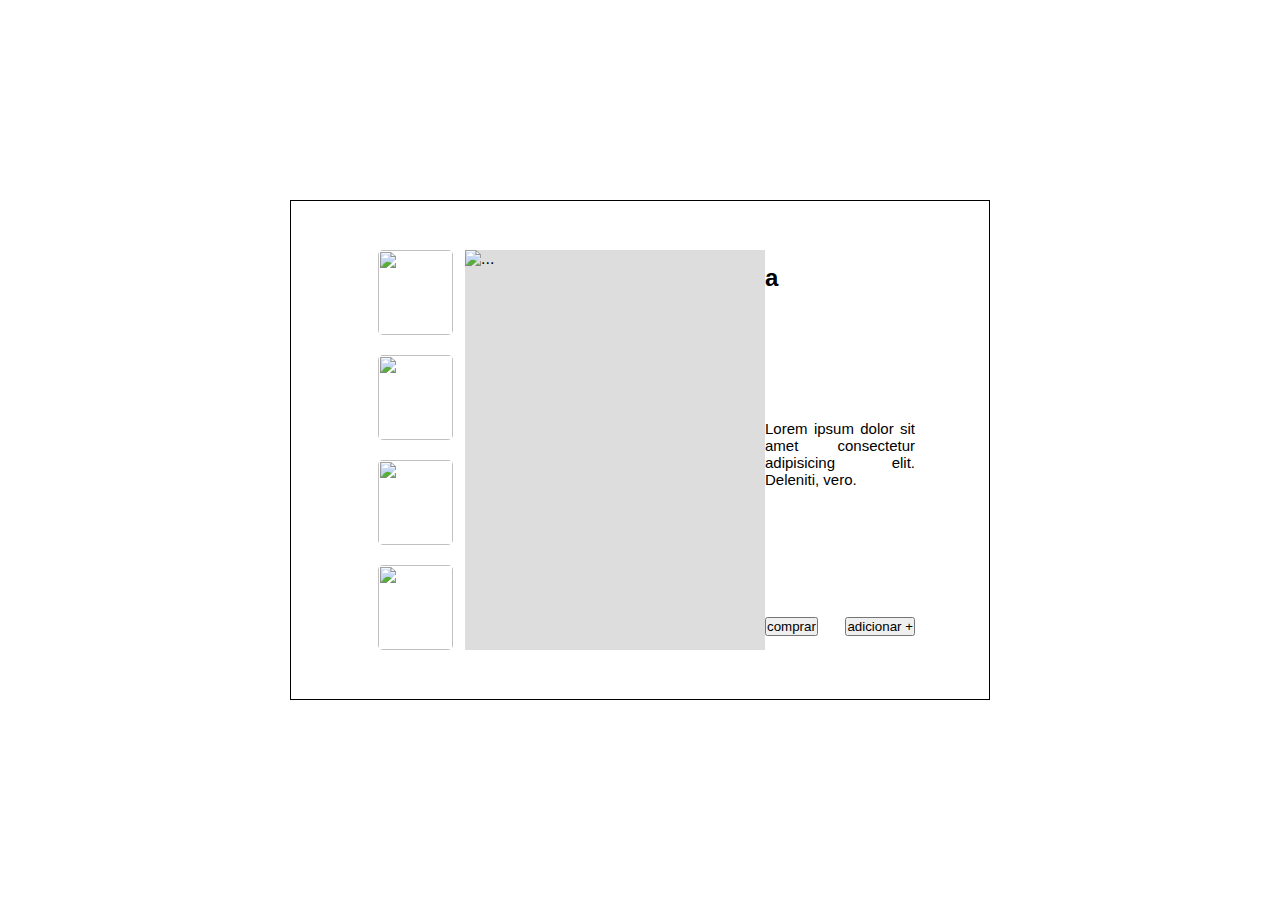
==== teste_7/produto.html @ c96b5227 "salvando" ====
<!DOCTYPE html>
<html lang="en">

<head>
    <meta charset="UTF-8">
    <meta name="viewport" content="width=device-width, initial-scale=1.0">
    <!-- ambos -->
    <link rel="stylesheet" href="ambos.css">
    <!-- para cada modelo -->
    <link rel="stylesheet" href="computador.css">
    <link rel="stylesheet" href="celular.css" media="screen and(max-width: 450px)">
    <title>Document</title>
</head>

<body>
    <div class="container">
        <div class="imagens-selecionave">

            <img src="https://images.tcdn.com.br/img/img_prod/742199/blusa_cropped_rosa_753_2_81febb40d1caf27540bb6b06d4186c69.jpg"
                alt="" class="outra-imagem">

            <img src="https://images.tcdn.com.br/img/img_prod/742199/blusa_cropped_rosa_753_3_efde9b0e90e449cc9324b064de1e9070.jpg"
                alt="" class="outra-imagem">

            <img src="https://images.tcdn.com.br/img/img_prod/742199/blusa_cropped_rosa_753_3_efde9b0e90e449cc9324b064de1e9070.jpg"
                alt="" class="outra-imagem">

            <img src="https://images.tcdn.com.br/img/img_prod/742199/blusa_cropped_rosa_753_1_ca8b22bed6c6d9f738d615a3c308d597.jpg"
                alt="" class="outra-imagem">

        </div>
        <div id="imagezoom" style="
        --url: url(https://images.tcdn.com.br/img/img_prod/742199/blusa_cropped_rosa_753_2_81febb40d1caf27540bb6b06d4186c69.jpg);
        --zoom-x: 0%;
        --zoom-y: 0%;
        --display: none">
            <img src="https://images.tcdn.com.br/img/img_prod/742199/blusa_cropped_rosa_753_2_81febb40d1caf27540bb6b06d4186c69.jpg"
                alt="...">
        </div>
        <div class="sobre-produto">
            <h2>a</h2>
            <p>Lorem ipsum dolor sit amet consectetur adipisicing elit. Deleniti, vero.</p>

            <div class="compra">
                <button>comprar</button><button>adicionar +</button>
            </div>
        </div>
    </div>
    <script src="produto.js"></script>
</body>

</html>
---- teste_7/ambos.css ----
*{
    margin: 0;
    padding: 0;
    box-sizing: border-box;
    font-family: Arial, Helvetica, sans-serif;
}

body , html{
    display: flex;
    justify-content: center;
    align-items: center;
}
---- teste_7/computador.css ----
html, body{
    max-width: 1920px;
    height: 100%;
}

.container{
    width: 700px;
    height: 500px;
    border: 1px solid black;
    display: flex;
    justify-content: center;
    align-items: center;
}

.imagens-selecionave{
    width: 100px;
    height: 400px;
    display: flex;
    flex-direction: column;
    justify-content: space-between;
    align-items: center;
}

.outra-imagem{
    width: 75px;
    height: 85px;
    border-radius: 5px;
}

/*  */

#imagezoom{
    width: 300px;
    height: 400px;
    background-color: #ddd;
    cursor: crosshair;
}
#imagezoom img{
    width: 300px;
    height: 400px;
    object-fit: cover;
    object-position: 0 0;
}
#imagezoom::after{
    display: var(--display);
    content: '';
    width: 100%;
    height: 100%;
    border-radius: 10px;
    background-color: #ddd;
    background-image: var(--url);
    background-size: 200%;
    background-position: var(--zoom-x) var(--zoom-y);
    position: absolute;
    left: 0;
    top: 0;
}

/*  */

.sobre-produto{
    width: 150px;
    height: 500px;
    display: flex;
    flex-direction: column;
    justify-content: space-around;
}

.sobre-produto p{
    font-size: 15px;
    text-align: justify;
    justify-self: baseline;
}

.compra{
    display: flex;
    justify-content: space-between;
}
---- teste_7/celular.css ----
html, body{
    width: 450px;
    height: 100%;
}

.container{
    width: 500px;
}
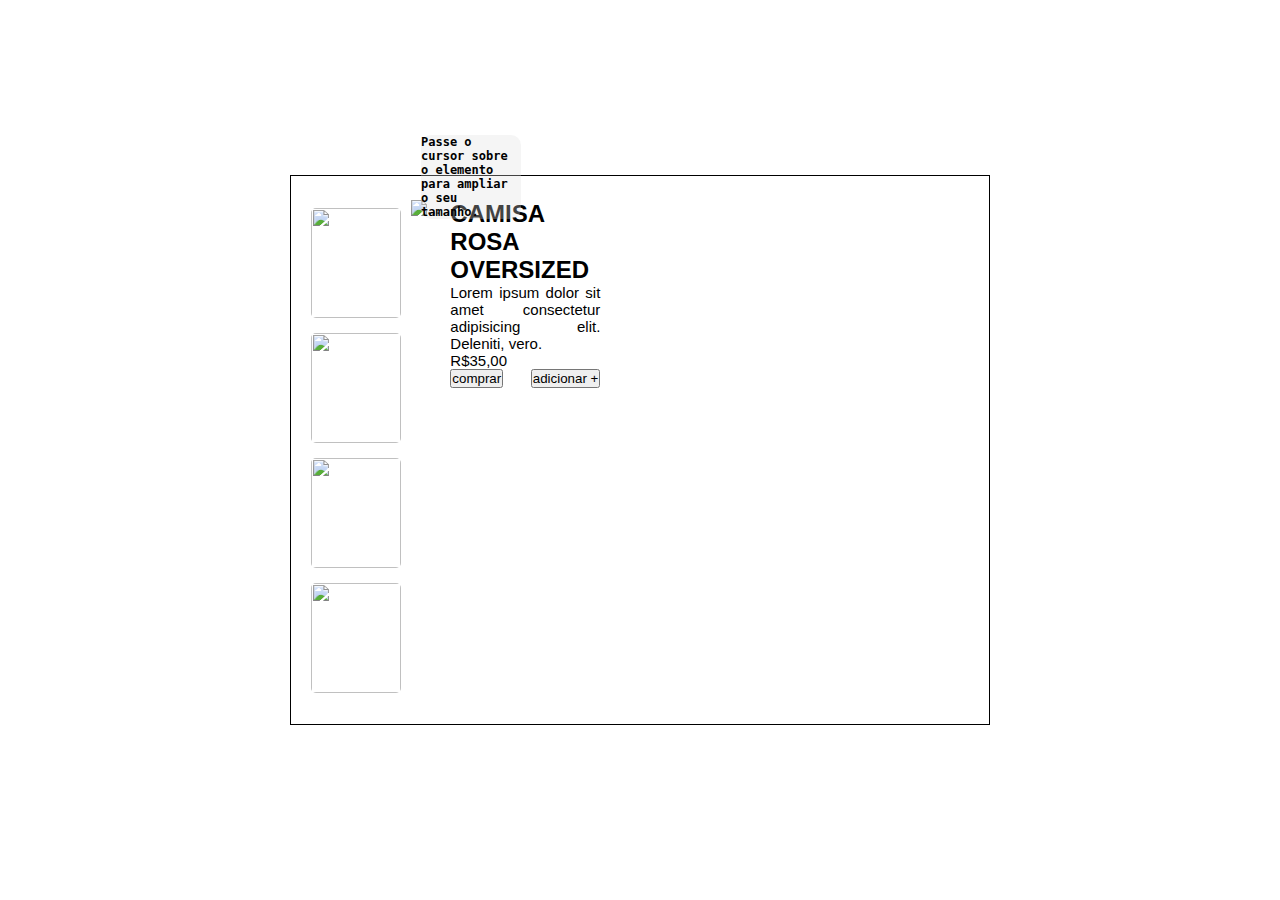
==== commit 118af196: "salvando" ====
--- a/teste_7/produto.html
+++ b/teste_7/produto.html
@@ -1,14 +1,16 @@
 <!DOCTYPE html>
-<html lang="en">
+<html lang="pt-br">
 
 <head>
     <meta charset="UTF-8">
     <meta name="viewport" content="width=device-width, initial-scale=1.0">
+    <!-- BOX ICON : para icones -->
+    <link href='https://unpkg.com/boxicons@2.1.4/css/boxicons.min.css' rel='stylesheet'>
     <!-- ambos -->
     <link rel="stylesheet" href="ambos.css">
     <!-- para cada modelo -->
     <link rel="stylesheet" href="computador.css">
-    <link rel="stylesheet" href="celular.css" media="screen and(max-width: 450px)">
+    <link rel="stylesheet" href="celular.css" media="screen and (max-width: 450px)">
     <title>Document</title>
 </head>
 
@@ -29,24 +31,24 @@
                 alt="" class="outra-imagem">
 
         </div>
-        <div id="imagezoom" style="
-        --url: url(https://images.tcdn.com.br/img/img_prod/742199/blusa_cropped_rosa_753_2_81febb40d1caf27540bb6b06d4186c69.jpg);
-        --zoom-x: 0%;
-        --zoom-y: 0%;
-        --display: none">
+        <!-- imagem pricipal do produto -->
+        <div class="zoom-imagem">
             <img src="https://images.tcdn.com.br/img/img_prod/742199/blusa_cropped_rosa_753_2_81febb40d1caf27540bb6b06d4186c69.jpg"
-                alt="...">
+                alt="..." class="imagem-principal">
+            <span>Passe o cursor sobre o elemento para ampliar o seu tamanho.</span>
         </div>
+
         <div class="sobre-produto">
-            <h2>a</h2>
-            <p>Lorem ipsum dolor sit amet consectetur adipisicing elit. Deleniti, vero.</p>
-
+            <h2>CAMISA ROSA OVERSIZED</h2>
+            <p class="sobre">Lorem ipsum dolor sit amet consectetur adipisicing elit. Deleniti, vero.</p>
+            <p class="valor">R$35,00</p>
             <div class="compra">
-                <button>comprar</button><button>adicionar +</button>
+                <button class="comprar">comprar</button> <button class="carrinho">adicionar +</button>
             </div>
         </div>
     </div>
     <script src="produto.js"></script>
+    <script src="produto-celular.js"></script>
 </body>
 
 </html>--- a/teste_7/computador.css
+++ b/teste_7/computador.css
@@ -1,78 +1,86 @@
-html, body{
+html,
+body {
     max-width: 1920px;
     height: 100%;
 }
 
-.container{
+.container {
     width: 700px;
-    height: 500px;
+    height: 550px;
     border: 1px solid black;
     display: flex;
-    justify-content: center;
     align-items: center;
+    padding: 10px;
 }
 
-.imagens-selecionave{
-    width: 100px;
-    height: 400px;
-    display: flex;
-    flex-direction: column;
-    justify-content: space-between;
-    align-items: center;
-}
-
-.outra-imagem{
-    width: 75px;
-    height: 85px;
+.outra-imagem {
+    width: 90px;
+    height: 110px;
+    justify-content: space-around;
     border-radius: 5px;
 }
 
-/*  */
+.imagens-selecionave {
+    display: flex;
+    flex-direction: column;
+    justify-content: space-around;
+    margin-right: 10px;
+    margin-left: 10px;
+    height: 500px;
+}
 
-#imagezoom{
-    width: 300px;
-    height: 400px;
-    background-color: #ddd;
-    cursor: crosshair;
+
+
+/* ZOOM da imagem */
+
+.zoom-imagem {
+    max-width: 300px;
+    height: 500px;
 }
-#imagezoom img{
-    width: 300px;
-    height: 400px;
-    object-fit: cover;
-    object-position: 0 0;
+
+.zoom-imagem:hover {
+    cursor: zoom-in;
 }
-#imagezoom::after{
-    display: var(--display);
-    content: '';
+
+.zoom-imagem span {
+    z-index: 5;
+    position: absolute;
+    width: 100px;
+    font-size: 12px;
+    font-weight: bold;
+    font-family: monospace;
+    top: 15%;
+    margin-left: 10px;
+    background-color: rgba(221, 221, 221, 0.3);
+    border-radius: 10px;
+}
+
+.imagem-principal {
     width: 100%;
     height: 100%;
-    border-radius: 10px;
-    background-color: #ddd;
-    background-image: var(--url);
-    background-size: 200%;
-    background-position: var(--zoom-x) var(--zoom-y);
-    position: absolute;
-    left: 0;
-    top: 0;
+    display: block;
 }
+
+
+
 
 /*  */
 
-.sobre-produto{
+.sobre-produto {
     width: 150px;
     height: 500px;
+    margin-left: 10px;
     display: flex;
     flex-direction: column;
-    justify-content: space-around;
 }
 
-.sobre-produto p{
+.sobre-produto p {
     font-size: 15px;
     text-align: justify;
     justify-self: baseline;
 }
 
-.compra{
+.compra {
     display: flex;
     justify-content: space-between;
 }--- a/teste_7/celular.css
+++ b/teste_7/celular.css
@@ -1,8 +1,77 @@
-html, body{
-    width: 450px;
+html,
+body {
+    max-width: 450px;
     height: 100%;
 }
 
-.container{
-    width: 500px;
+.container {
+    max-width: 400px;
+    height: 800px;
+    flex-wrap: wrap;
+    padding: 0;
+}
+
+.imagem-principal {
+    order: -4;
+    justify-self: baseline;
+    justify-self: center;
+}
+
+.imagens-selecionave {
+    display: flex;
+    flex-direction: row;
+    height: 150px;
+    margin: 0;
+    margin-left: 10px;
+}
+
+.outra-imagem {
+    width: 95px;
+    height: 120px;
+}
+
+.zoom-imagem {
+    width: 400px;
+    height: 400px;
+    order: -1;
+    margin-left: 50px;
+}
+
+.zoom-imagem span {
+    margin-left: 0px;
+    top: 10%;
+}
+
+h2 {
+    margin-bottom: 10px;
+}
+
+.sobre {
+    margin-bottom: 20px;
+}
+
+.valor {
+    margin-bottom: 20px;
+}
+
+.compra {
+    justify-self: end;
+}
+
+.sobre-produto {
+    width: 300px;
+    height: 200px;
+    display: flex;
+    flex-direction: column;
+}
+
+.sobre-produto p {
+    font-size: 15px;
+    text-align: justify;
+    justify-self: baseline;
+}
+
+.compra {
+    display: flex;
+    justify-content: space-between;
 }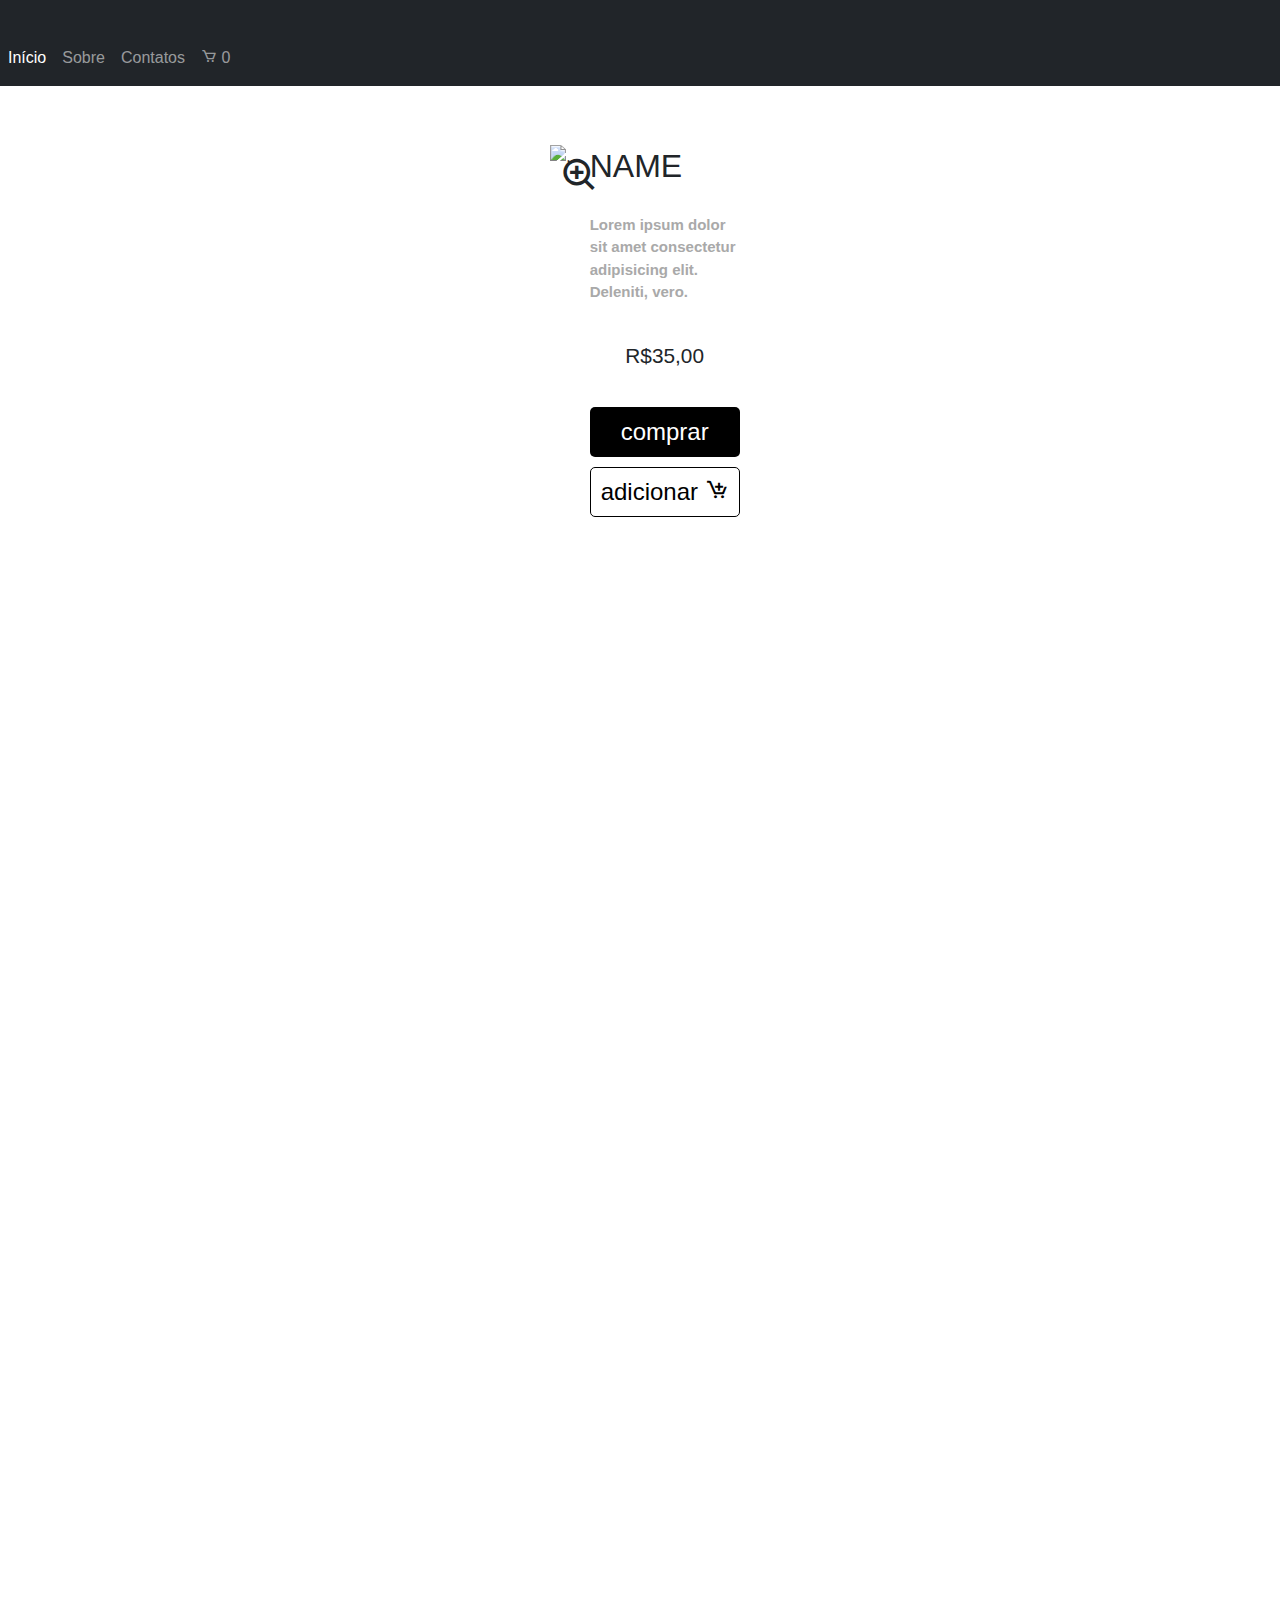
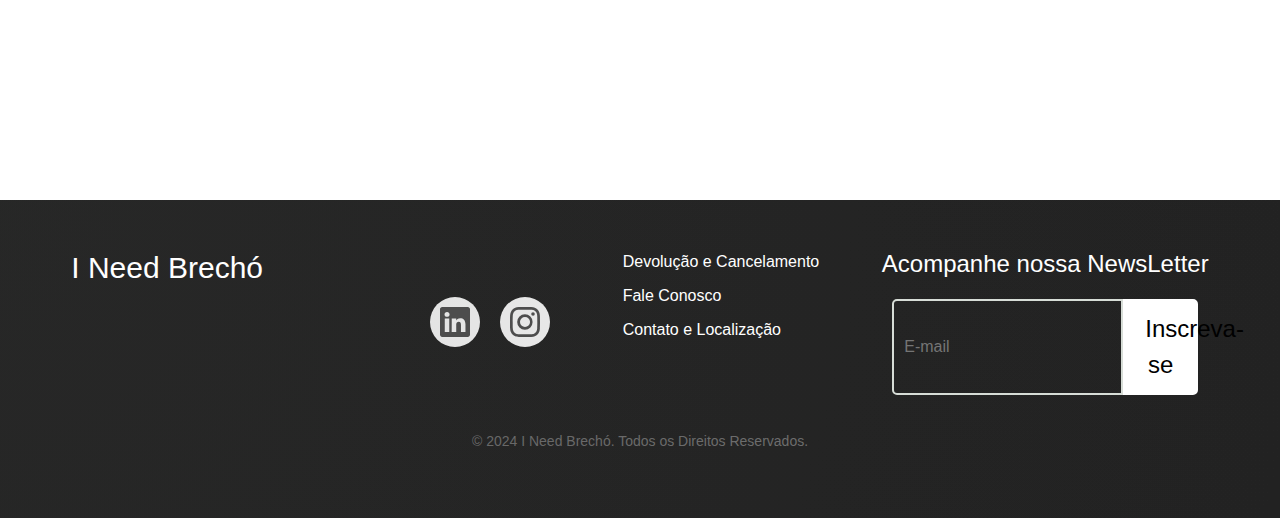
==== commit c7ba0819: "adicionando coisas da Alice" ====
--- a/teste_7/produto.html
+++ b/teste_7/produto.html
@@ -4,18 +4,65 @@
 <head>
     <meta charset="UTF-8">
     <meta name="viewport" content="width=device-width, initial-scale=1.0">
+
+    <!-- Parte da alice -->
+    <link href="https://cdn.jsdelivr.net/npm/bootstrap@5.3.3/dist/css/bootstrap.min.css" rel="stylesheet"
+        integrity="sha384-QWTKZyjpPEjISv5WaRU9OFeRpok6YctnYmDr5pNlyT2bRjXh0JMhjY6hW+ALEwIH" crossorigin="anonymous">
+    <link href="https://stackpath.bootstrapcdn.com/bootstrap/5.3.0/css/bootstrap.min.css" rel="stylesheet">
+    <link rel="stylesheet" href="https://cdnjs.cloudflare.com/ajax/libs/OwlCarousel2/2.3.4/assets/owl.carousel.min.css">
+
+    <link rel="stylesheet" href="style.css">
+
+
+
     <!-- BOX ICON : para icones -->
     <link href='https://unpkg.com/boxicons@2.1.4/css/boxicons.min.css' rel='stylesheet'>
+
     <!-- ambos -->
     <link rel="stylesheet" href="ambos.css">
+
     <!-- para cada modelo -->
     <link rel="stylesheet" href="computador.css">
     <link rel="stylesheet" href="celular.css" media="screen and (max-width: 450px)">
+
     <title>Document</title>
 </head>
 
 <body>
+
+    <header class="d-flex justify-content-center">
+        <nav class="navbar navbar-expand-lg navbar-dark bg-dark fixed-top">
+            <div class="container1 justify-content-center">
+                <a class="navbar-brand" href="#"><img src="./IMG/logo.png" alt=""></a>
+                <button class="navbar-toggler" type="button" data-bs-toggle="collapse" data-bs-target=".navbar-collapse"
+                    aria-controls="navbarNav" aria-expanded="false" aria-label="Toggle navigation">
+                    <span class="navbar-toggler-icon"></span>
+                </button>
+                <div class="collapse navbar-collapse justify-content-end" id="navbarNav">
+                    <ul class="navbar-nav">
+                        <li class="nav-item">
+                            <a class="nav-link active" aria-current="page" href="#">Início</a>
+                        </li>
+                        <li class="nav-item">
+                            <a class="nav-link" href="#">Sobre</a>
+                        </li>
+                        <li class="nav-item">
+                            <a class="nav-link" href="#">Contatos</a>
+                        </li>
+                        <li class="nav-item">
+                            <a class="nav-link" href="#" onclick="openCart()"><i class='bx bx-cart'></i>
+                                <span id="cart-item-count">0</span>
+                            </a>
+                        </li>
+                    </ul>
+                </div>
+            </div>
+        </nav>
+    </header>
     <div class="container">
+
+
+<!-- PRODUTO -->
         <div class="imagens-selecionave">
 
             <img src="https://images.tcdn.com.br/img/img_prod/742199/blusa_cropped_rosa_753_2_81febb40d1caf27540bb6b06d4186c69.jpg"
@@ -31,24 +78,102 @@
                 alt="" class="outra-imagem">
 
         </div>
-        <!-- imagem pricipal do produto -->
+<!-- imagem pricipal do produto -->
         <div class="zoom-imagem">
             <img src="https://images.tcdn.com.br/img/img_prod/742199/blusa_cropped_rosa_753_2_81febb40d1caf27540bb6b06d4186c69.jpg"
                 alt="..." class="imagem-principal">
-            <span>Passe o cursor sobre o elemento para ampliar o seu tamanho.</span>
+            <span><i class='bx bx-zoom-in'></i></span>
         </div>
+<!-- descrição -->
+        <div class="sobre-produto">
+            <h2>NAME</h2>
 
-        <div class="sobre-produto">
-            <h2>CAMISA ROSA OVERSIZED</h2>
             <p class="sobre">Lorem ipsum dolor sit amet consectetur adipisicing elit. Deleniti, vero.</p>
+
+<!-- a compra -->
             <p class="valor">R$35,00</p>
+
             <div class="compra">
-                <button class="comprar">comprar</button> <button class="carrinho">adicionar +</button>
+                <a href="#">
+                    <button class="comprar">comprar</button>
+                </a>
+                <button class="carrinho">adicionar <i class='bx bx-cart-add'></i></button>
             </div>
         </div>
     </div>
+
+
+
+<!-- footer Alice -->
+    <footer>
+        <div class="footer-container">
+            <div class="footer-logo">
+                <h4>I Need Brechó</h4>
+            </div>
+
+            <br>
+
+            <ul class="example-2">
+                <li class="icon-content">
+                    <a href="https://linkedin.com/" aria-label="LinkedIn" data-social="linkedin">
+                        <div class="filled"></div>
+                        <svg xmlns="http://www.w3.org/2000/svg" width="16" height="16" fill="currentColor"
+                            class="bi bi-linkedin" viewBox="0 0 16 16" xml:space="preserve">
+                            <path
+                                d="M0 1.146C0 .513.526 0 1.175 0h13.65C15.474 0 16 .513 16 1.146v13.708c0 .633-.526 1.146-1.175 1.146H1.175C.526 16 0 15.487 0 14.854zm4.943 12.248V6.169H2.542v7.225zm-1.2-8.212c.837 0 1.358-.554 1.358-1.248-.015-.709-.52-1.248-1.342-1.248S2.4 3.226 2.4 3.934c0 .694.521 1.248 1.327 1.248zm4.908 8.212V9.359c0-.216.016-.432.08-.586.173-.431.568-.878 1.232-.878.869 0 1.216.662 1.216 1.634v3.865h2.401V9.25c0-2.22-1.184-3.252-2.764-3.252-1.274 0-1.845.7-2.165 1.193v.025h-.016l.016-.025V6.169h-2.4c.03.678 0 7.225 0 7.225z"
+                                fill="currentColor"></path>
+                        </svg>
+                    </a>
+                    <div class="tooltip">LinkedIn</div>
+                </li>
+                <li class="icon-content">
+                    <a href="https://www.instagram.com/" aria-label="Instagram" data-social="instagram">
+                        <div class="filled"></div>
+                        <svg xmlns="http://www.w3.org/2000/svg" width="16" height="16" fill="currentColor"
+                            class="bi bi-instagram" viewBox="0 0 16 16" xml:space="preserve">
+                            <path
+                                d="M8 0C5.829 0 5.556.01 4.703.048 3.85.088 3.269.222 2.76.42a3.9 3.9 0 0 0-1.417.923A3.9 3.9 0 0 0 .42 2.76C.222 3.268.087 3.85.048 4.7.01 5.555 0 5.827 0 8.001c0 2.172.01 2.444.048 3.297.04.852.174 1.433.372 1.942.205.526.478.972.923 1.417.444.445.89.719 1.416.923.51.198 1.09.333 1.942.372C5.555 15.99 5.827 16 8 16s2.444-.01 3.298-.048c.851-.04 1.434-.174 1.943-.372a3.9 3.9 0 0 0 1.416-.923c.445-.445.718-.891.923-1.417.197-.509.332-1.09.372-1.942C15.99 10.445 16 10.173 16 8s-.01-2.445-.048-3.299c-.04-.851-.175-1.433-.372-1.941a3.9 3.9 0 0 0-.923-1.417A3.9 3.9 0 0 0 13.24.42c-.51-.198-1.092-.333-1.943-.372C10.443.01 10.172 0 7.998 0zm-.717 1.442h.718c2.136 0 2.389.007 3.232.046.78.035 1.204.166 1.486.275.373.145.64.319.92.599s.453.546.598.92c.11.281.24.705.275 1.485.039.843.047 1.096.047 3.231s-.008 2.389-.047 3.232c-.035.78-.166 1.203-.275 1.485a2.5 2.5 0 0 1-.599.919c-.28.28-.546.453-.92.598-.28.11-.704.24-1.485.276-.843.038-1.096.047-3.232.047s-2.39-.009-3.233-.047c-.78-.036-1.203-.166-1.485-.276a2.5 2.5 0 0 1-.92-.598 2.5 2.5 0 0 1-.6-.92c-.109-.281-.24-.705-.275-1.485-.038-.843-.046-1.096-.046-3.233s.008-2.388.046-3.231c.036-.78.166-1.204.276-1.486.145-.373.319-.64.599-.92s.546-.453.92-.598c.282-.11.705-.24 1.485-.276.738-.034 1.024-.044 2.515-.045zm4.988 1.328a.96.96 0 1 0 0 1.92.96.96 0 0 0 0-1.92m-4.27 1.122a4.109 4.109 0 1 0 0 8.217 4.109 4.109 0 0 0 0-8.217m0 1.441a2.667 2.667 0 1 1 0 5.334 2.667 2.667 0 0 1 0-5.334"
+                                fill="currentColor"></path>
+                        </svg>
+                    </a>
+                    <div class="tooltip">Instagram</div>
+                </li>
+            </ul>
+
+
+            <div class="footer-nav">
+                <ul>
+
+                    <li><a href="#">Devolução e Cancelamento</a></li>
+                    <li><a href="#">Fale Conosco</a></li>
+                    <li><a href="#">Contato e Localização</a></li>
+                </ul>
+
+            </div>
+
+
+            <div class="footer-newsletter">
+                <h3>Acompanhe nossa NewsLetter</h3>
+                <form id="newsletter-form">
+                    <input type="email" id="email" placeholder="E-mail" required>
+                    <button type="submit">Inscreva-se</button>
+                </form>
+                <p id="message"></p>
+            </div>
+        </div>
+        <div class="footer-bottom">
+            <p>&copy; 2024 I Need Brechó. Todos os Direitos Reservados.</p>
+        </div>
+    </footer>
+
     <script src="produto.js"></script>
     <script src="produto-celular.js"></script>
+
+<!-- JS da Alice -->
+    <script src="carrinho.js"></script>
+    <script src="main.js"></script>
+    <script
+        src="https://cdn.jsdelivr.net/gh/PrabothCharith/accessibility-plugin@main/accessibility-menu.min.js"></script>
 </body>
 
 </html>--- a/teste_7/style.css
+++ b/teste_7/style.css
@@ -0,0 +1,764 @@
+.card {
+    margin-top: 2rem;
+   
+
+}
+
+/* mensagem do banner */
+
+.message-banner {
+    overflow: hidden;
+    white-space: nowrap;
+    box-sizing: border-box;
+    background-color: black; /* Cor de fundo da faixa */
+    color: #ffffff; /* Cor do texto das mensagens */
+    padding: 10px;
+    border-radius: 5px;
+    position: relative;
+}
+
+.messages {
+    display: inline-block;
+    white-space: nowrap;
+    animation: slide 25s linear infinite;
+}
+
+.message {
+    display: inline-block;
+    padding: 0 2rem;
+}
+
+@keyframes slide {
+    0% {
+        transform: translateX(0);
+    }
+    100% {
+        transform: translateX(-50%);
+    }
+}
+
+/* cards de itens */
+
+.item {
+    margin: 4vw; /* Aumenta o espaçamento entre os itens */
+    padding-left: 1vw; /* Reduz o padding para um look mais minimalista */
+}
+
+.card-body .title {
+    font-size: large; /* Reduz o tamanho da fonte para um visual mais limpo */
+}
+
+button {
+    border: none;
+    border-radius: 5px;
+    background-color: #ffffff;
+}
+
+/* Estilo para centralizar o conteúdo dos cards */
+.card-body {
+    text-align: center; /* Alinha o conteúdo ao centro */
+}
+
+/* Estilo para o botão de compra */
+.btn-secondary {
+    margin-top: 1.5em; /* Aumenta o espaçamento superior para mais espaço visual */
+    padding: 0.5em 1em; /* Adiciona padding ao botão */
+    font-size: small; /* Reduz o tamanho da fonte para minimalismo */
+}
+
+
+
+/* carrinho */
+
+.cart-sidebar {
+    width: 0;
+    height: 100%;
+    position: fixed;
+    top: 0;
+    right: 0;
+    background-color: #fff;
+    overflow-x: hidden;
+    transition: 0.5s;
+    z-index: 9999;
+    box-shadow: 0px 0px 10px rgba(0, 0, 0, 0.1);
+    font-size: 14px; /* Reduzindo o tamanho da fonte */
+    display: flex;
+    flex-direction: column; /* Para garantir que o conteúdo seja empilhado verticalmente */
+}
+
+.cart-items {
+    flex: 1; /* Faz a área de itens expandir para preencher o espaço disponível */
+    max-height: calc(100% - 100px); /* Defina a altura máxima desejada, deixando espaço para o cabeçalho e os botões */
+    overflow-y: auto; /* Permite rolar verticalmente quando necessário */
+    padding: 16px; /* Adicione preenchimento para evitar que os itens fiquem muito próximos às bordas */
+}
+
+.cart-sidebar .cart-header {
+    background-color: #000000;
+    color: #fff;
+    padding: 16px;
+    display: flex;
+    justify-content: space-between;
+    align-items: center;
+}
+
+.cart-total {
+    background-color: #000000;
+    color: #ffffff;
+    padding: 16px;
+    text-align: center;
+}
+
+.cart-item {
+    display: flex;
+    align-items: center;
+    margin-bottom: 10px;
+}
+
+.cart-item .item-image {
+    width: 50px;
+    height: 50px;
+    background-color: #f2f2f2;
+    margin-right: 10px;
+}
+
+.cart-item .item-details {
+    flex-grow: 1;
+}
+
+.cart-item .item-details .item-name {
+    font-weight: bold;
+}
+
+.cart-item .delete-item-btn {
+    border: none;
+    background: none;
+    cursor: pointer;
+}
+
+.cart-buttons {
+    padding: 16px;
+    display: flex;
+    justify-content: space-between;
+    background-color: #000000;
+
+}
+
+.cart-buttons .cancel-btn {
+    padding: 8px 16px; /* Reduzindo o padding dos botões */
+    font-size: 14px; /* Reduzindo o tamanho da fonte dos botões */
+    border: none;
+    border-radius: 5px;
+    cursor: pointer;
+}
+
+.cart-buttons .continue-btn {
+    background-color: #4b7747;
+    color: #fff;
+}
+
+.cart-buttons .cancel-btn {
+    background-color: #551818;
+    color: #fff;
+}
+
+
+/* sessão de diversidade */
+
+.parallax-section {
+    height: 100vh; /* Altura total da viewport */
+    background-image: url('../IMG/bgDiversidade.png'); /* URL da imagem de fundo */
+    background-size: cover; /* Ajusta o tamanho da imagem para cobrir todo o elemento */
+    background-attachment: fixed; /* Mantém a posição da imagem de fundo fixa enquanto a página é rolada */
+    display: flex;
+    justify-content: center;
+    align-items: center;
+    margin-top: 10vh;
+    min-height: 500px;
+    background-attachment: fixed;
+    background-position: center;
+    background-repeat: no-repeat;
+    background-size: cover;
+    position: relative;
+}
+
+.containerDiversidade {
+    max-width: 800px; /* Largura máxima do conteúdo para centralizar */
+    width: 100%; /* Garante que o conteúdo se ajuste ao tamanho máximo */
+    display: flex;
+    justify-content: center;
+    align-items: center;
+    flex-direction: column; /* Coloca os elementos em coluna */
+    text-align: center; /* Centraliza o texto */
+    background-color: rgba(8, 8, 8, 0.911); /* Cor de fundo com transparência */
+    padding: 20px; /* Espaçamento interno */
+    border-radius: 10px; /* Borda arredondada */
+}
+
+.cardDiversidade {
+    width: 100%; /* Largura do card */
+    margin-bottom: 20px; /* Espaçamento inferior */
+    overflow: hidden; /* Esconde qualquer conteúdo que ultrapasse os limites do card */
+    border-radius: 8px; /* Borda arredondada */
+}
+
+.cardDiversidade img {
+    width: 100%;
+    height: auto;
+    object-fit: cover; /* Mantém a proporção da imagem e corta para caber dentro do elemento */
+    cursor: pointer; /* Adiciona um cursor pointer para indicar que é clicável */
+}
+
+.button-container {
+    display: flex;
+    flex-direction: row; /* Coloca os botões em linha */
+    justify-content: center;
+    align-items: center;
+    margin-top: 20px; /* Espaçamento superior */
+}
+
+.button-container .btn {
+    margin: 0 10px; /* Espaçamento entre os botões */
+    width: 100px; /* Largura dos botões */
+    height: 100px; /* Altura dos botões */
+    border-radius: 50%; /* Deixa os botões circulares */
+    display: flex; /* Permite centralizar conteúdo verticalmente */
+    justify-content: center; /* Centraliza horizontalmente */
+    align-items: center; /* Centraliza verticalmente */
+    background-color: rgb(255, 253, 253); /* Cor de fundo com transparência */
+    border: none; /* Remove borda */
+    cursor: pointer; /* Cursor ao passar por cima */
+    transition: all 0.3s ease; /* Transição suave */
+}
+
+.button-container .btn img {
+    width: 100%; /* Ajusta a imagem dentro do botão */
+    height: 100%;
+}
+
+.button-container .btn:hover {
+    transform: scale(1.1); /* Efeito de escala ao passar o mouse */
+}
+
+@media (max-width: 768px) {
+    .button-container {
+        flex-direction: column; /* Coloca os botões em coluna em telas menores */
+    }
+
+    .button-container .btn {
+        margin: 10px 0; /* Espaçamento entre os botões em telas menores */
+    }
+}
+
+/* login */
+
+.form-center {
+    display: flex;
+    justify-content: center;
+    align-items: center;
+    height: 100%;
+    width: 100%;
+    position: fixed;
+    top: 0;
+    left: 0;
+}
+
+.form-container {
+    width: 350px;
+    height: 550px;
+    background-color: #fff;
+    box-shadow: rgba(0, 0, 0, 0.35) 0px 5px 15px;
+    border-radius: 10px;
+    box-sizing: border-box;
+    padding: 20px 30px;
+   
+  }
+  
+  .title {
+    text-align: center;
+    font-family: "Lucida Sans", "Lucida Sans Regular", "Lucida Grande",
+          "Lucida Sans Unicode", Geneva, Verdana, sans-serif;
+    margin: 10px 0 30px 0;
+    font-size: 28px;
+    font-weight: 800;
+  }
+  
+  .sub-title {
+    margin: 0;
+    margin-bottom: 5px;
+    font-size: 9px;
+    font-family: "Lucida Sans", "Lucida Sans Regular", "Lucida Grande",
+          "Lucida Sans Unicode", Geneva, Verdana, sans-serif;
+  }
+  
+  .form {
+    width: 100%;
+    display: flex;
+    flex-direction: column;
+    gap: 18px;
+    margin-bottom: 15px;
+   
+  }
+  
+  .input {
+    border-radius: 20px;
+    border: 1px solid #c0c0c0;
+    outline: 0 !important;
+    box-sizing: border-box;
+    padding: 12px 15px;
+  }
+  
+  .form-btn {
+    padding: 10px 15px;
+    font-family: "Lucida Sans", "Lucida Sans Regular", "Lucida Grande",
+          "Lucida Sans Unicode", Geneva, Verdana, sans-serif;
+    border-radius: 20px;
+    border: 0 !important;
+    outline: 0 !important;
+    background: rgba(0, 0, 0, 0.521);
+    color: white;
+    cursor: pointer;
+    box-shadow: rgba(0, 0, 0, 0.24) 0px 3px 8px;
+  }
+  
+  .form-btn:active {
+    box-shadow: none;
+  }
+  
+  .sign-up-label {
+    margin: 0;
+    font-size: 10px;
+    color: #747474;
+    font-family: "Lucida Sans", "Lucida Sans Regular", "Lucida Grande",
+          "Lucida Sans Unicode", Geneva, Verdana, sans-serif;
+  }
+  
+  .sign-up-link {
+    margin-left: 1px;
+    font-size: 11px;
+    text-decoration: underline;
+    text-decoration-color: rgb(0, 0, 0);
+    color: rgb(0, 0, 0);
+    cursor: pointer;
+    font-weight: 800;
+  }
+  
+  .buttons-container {
+    width: 100%;
+    display: flex;
+    flex-direction: column;
+    justify-content: flex-start;
+    margin-top: 20px;
+    gap: 15px;
+  }
+  
+  .apple-login-button,
+      .google-login-button {
+    border-radius: 20px;
+    box-sizing: border-box;
+    padding: 10px 15px;
+    box-shadow: rgba(0, 0, 0, 0.16) 0px 10px 36px 0px,
+          rgba(0, 0, 0, 0.06) 0px 0px 0px 1px;
+    cursor: pointer;
+    display: flex;
+    justify-content: center;
+    align-items: center;
+    font-family: "Lucida Sans", "Lucida Sans Regular", "Lucida Grande",
+          "Lucida Sans Unicode", Geneva, Verdana, sans-serif;
+    font-size: 11px;
+    gap: 5px;
+  }
+  
+  .apple-login-button {
+    background-color: #000;
+    color: #fff;
+    border: 2px solid #000;
+  }
+  
+  .google-login-button {
+    border: 2px solid #747474;
+  }
+  
+
+  .page-link-label {
+    cursor: pointer;
+    font-family: "Lucida Sans", "Lucida Sans Regular", "Lucida Grande",
+          "Lucida Sans Unicode", Geneva, Verdana, sans-serif;
+    font-size: 10px;
+    font-weight: 700;
+  }
+
+  .page-link-label:hover {
+    color: #000;
+  }
+
+
+  /* comentarios */
+
+  /* Efeito Parallax */
+.secao-comentarios {
+    background-image: url('../IMG/bdComentarios.png');
+    min-height: 500px;
+    background-attachment: fixed;
+    background-position: center;
+    background-repeat: no-repeat;
+    background-size: cover;
+    position: relative;
+}
+
+.secao-comentarios::before {
+    content: "";
+    position: absolute;
+    top: 0;
+    left: 0;
+    right: 0;
+    bottom: 0;
+}
+
+.container-feedback {
+    position: relative;
+    z-index: 2;
+    text-align: center;
+}
+
+.carrossel-container {
+    background: rgba(0, 0, 0, 0.815);
+    padding: 50px;
+    border-radius: 10px;
+    width: 80%;
+    max-width: 500px;
+    margin: 0 auto;
+}
+
+.carousel-item {
+    height: 400px; /* Ajuste a altura conforme necessário para garantir que o card seja mais quadrado */
+}
+
+.carousel-item img {
+    height: 100%;
+    width: 100%;
+    border-radius: 10px;
+}
+
+
+.text-white {
+    color: black;
+}
+
+/* sustentavel */
+
+.container-sustentavel {
+    max-width: 1200px;
+    margin: 0 auto;
+    padding: 20px;
+}
+
+.sustainable-fashion {
+    padding: 50px 0;
+    background-color: #fff;
+}
+
+.sustainable-fashion h2 {
+    text-align: center;
+    margin-bottom: 40px;
+    font-size: 2em;
+    color: #000000;
+}
+
+.grid {
+    display: flex;
+    flex-wrap: wrap;
+    gap: 20px;
+    justify-content: center;
+}
+
+.card-sustentavel {
+    background-color: #fff;
+    border: 2px solid #000000;
+    border-radius: 10px;
+    overflow: hidden;
+    box-shadow: 0 5px 15px rgba(0,0,0,0.1);
+    transition: transform 0.3s;
+    width: 300px;
+}
+
+.card-sustentavel:hover {
+    transform: scale(1.05);
+}
+
+.card-sustentavel img {
+    width: 100%;
+    height: auto;
+}
+
+.card-content {
+    padding: 20px;
+    text-align: center;
+}
+
+.card-content h3 {
+    margin-bottom: 15px;
+    color: #000000;
+}
+
+.photo-ticker {
+    overflow: hidden;
+    background-color: #ffffff;
+    padding: 20px 0;
+}
+
+.ticker-wrapper {
+    display: flex;
+    animation: ticker 30s linear infinite;
+}
+
+.ticker-content {
+    display: flex;
+}
+
+.ticker-content img {
+    width: 200px;
+    height: auto;
+    margin: 0 10px;
+    border-radius: 10px;
+    transition: transform 0.3s;
+}
+
+.ticker-content img:hover {
+    transform: scale(1.1);
+}
+
+@keyframes ticker {
+    0% { transform: translateX(0); }
+    100% { transform: translateX(-50%); }
+}
+
+/* footer */
+
+footer {
+    position: relative;
+    top: 100%;
+    background-color: #222;
+    padding: 50px 20px;
+    position: relative;
+    overflow: hidden;
+}
+
+.footer-container {
+    display: flex;
+    justify-content: space-around;
+    flex-wrap: wrap;
+    max-width: 1200px;
+    margin: 0 auto;
+}
+
+.footer-logo h4 {
+    font-family: 'Orbitron', sans-serif;
+    font-size: 30px;
+    color: rgb(255, 255, 255);
+}
+
+.footer-nav ul {
+    list-style: none;
+    padding: 0;
+}
+
+.footer-nav ul li {
+    margin-bottom: 10px;
+}
+
+.footer-nav ul li a {
+    color: rgb(255, 255, 255);
+    text-decoration: none;
+    transition: color 0.3s;
+}
+
+.footer-nav ul li a:hover {
+    color: rgb(255, 0, 0);
+}
+
+.footer-newsletter {
+    text-align: center;
+}
+
+.footer-newsletter h3 {
+    font-size: 24px;
+    margin-bottom: 20px;
+    color: rgb(255, 255, 255);
+}
+
+#newsletter-form {
+    display: flex;
+    justify-content: center;
+    margin-bottom: 10px;
+}
+
+#newsletter-form input[type="email"] {
+    padding: 10px;
+    border: 2px solid rgb(215, 221, 215);
+    background: none;
+    color: #fff;
+    border-radius: 5px 0 0 5px;
+    outline: none;
+}
+
+#newsletter-form button {
+    padding: 10px 20px;
+    border: 2px solid rgb(255, 255, 255);
+    background-color: rgb(255, 255, 255);
+    color: #000;
+    cursor: pointer;
+    border-radius: 0 5px 5px 0;
+    transition: background-color 0.3s, color 0.3s;
+}
+
+#newsletter-form button:hover {
+    background-color: rgb(255, 255, 255);
+    color: #000;
+}
+
+#message {
+    margin-top: 10px;
+    font-size: 14px;
+}
+
+.footer-bottom {
+    text-align: center;
+    margin-top: 20px;
+    font-size: 14px;
+    color: #777;
+}
+
+footer::before,
+footer::after {
+    content: '';
+    position: absolute;
+    width: 200%;
+    height: 200%;
+    top: -100%;
+    left: -100%;
+    background: radial-gradient(circle, rgba(48, 49, 48, 0.2), transparent);
+    animation: rotate 10s linear infinite;
+    z-index: 0;
+}
+
+footer::after {
+    animation-direction: reverse;
+}
+
+@keyframes rotate {
+    0% {
+        transform: rotate(0deg);
+    }
+    100% {
+        transform: rotate(360deg);
+    }
+}
+
+.footer-container > div {
+    position: relative;
+    z-index: 1;
+}
+
+ul {
+    list-style: none;
+  }
+  
+  .example-2 {
+    display: flex;
+    justify-content: center;
+    align-items: center;
+  }
+  .example-2 .icon-content {
+    margin: 0 10px;
+    position: relative;
+  }
+  .example-2 .icon-content .tooltip {
+    position: absolute;
+    top: -30px;
+    left: 50%;
+    transform: translateX(-50%);
+    color: #fff;
+    padding: 6px 10px;
+    border-radius: 5px;
+    opacity: 0;
+    visibility: hidden;
+    font-size: 14px;
+    transition: all 0.3s ease;
+  }
+  .example-2 .icon-content:hover .tooltip {
+    opacity: 1;
+    visibility: visible;
+    top: -50px;
+  }
+  .example-2 .icon-content a {
+    position: relative;
+    overflow: hidden;
+    display: flex;
+    justify-content: center;
+    align-items: center;
+    width: 50px;
+    height: 50px;
+    border-radius: 50%;
+    color: #4d4d4d;
+    background-color: #fff;
+    transition: all 0.3s ease-in-out;
+  }
+  .example-2 .icon-content a:hover {
+    box-shadow: 3px 2px 45px 0px rgb(0 0 0 / 12%);
+  }
+  .example-2 .icon-content a svg {
+    position: relative;
+    z-index: 1;
+    width: 30px;
+    height: 30px;
+  }
+  .example-2 .icon-content a:hover {
+    color: white;
+  }
+  .example-2 .icon-content a .filled {
+    position: absolute;
+    top: auto;
+    bottom: 0;
+    left: 0;
+    width: 100%;
+    height: 0;
+    background-color: #000;
+    transition: all 0.3s ease-in-out;
+  }
+  .example-2 .icon-content a:hover .filled {
+    height: 100%;
+  }
+  
+  .example-2 .icon-content a[data-social="linkedin"] .filled,
+  .example-2 .icon-content a[data-social="linkedin"] ~ .tooltip {
+    background-color: #0274b3;
+  }
+  
+  .example-2 .icon-content a[data-social="github"] .filled,
+  .example-2 .icon-content a[data-social="github"] ~ .tooltip {
+    background-color: #24262a;
+  }
+  .example-2 .icon-content a[data-social="instagram"] .filled,
+  .example-2 .icon-content a[data-social="instagram"] ~ .tooltip {
+    background: linear-gradient(
+      45deg,
+      #405de6,
+      #5b51db,
+      #b33ab4,
+      #c135b4,
+      #e1306c,
+      #fd1f1f
+    );
+  }
+  .example-2 .icon-content a[data-social="youtube"] .filled,
+  .example-2 .icon-content a[data-social="youtube"] ~ .tooltip {
+    background-color: #ff0000;
+  }
+  
+
+  /* chatbot */
+
+
+
+  --- a/teste_7/ambos.css
+++ b/teste_7/ambos.css
@@ -4,9 +4,3 @@
     box-sizing: border-box;
     font-family: Arial, Helvetica, sans-serif;
 }
-
-body , html{
-    display: flex;
-    justify-content: center;
-    align-items: center;
-}--- a/teste_7/computador.css
+++ b/teste_7/computador.css
@@ -5,28 +5,29 @@
 }
 
 .container {
-    width: 700px;
-    height: 550px;
-    border: 1px solid black;
+    position: relative;
+    top: 5%;
+    width: 1200px;
+    height: 900px;
     display: flex;
     align-items: center;
+    justify-content: center;
     padding: 10px;
 }
 
 .outra-imagem {
-    width: 90px;
-    height: 110px;
+    max-height: 150px;
     justify-content: space-around;
     border-radius: 5px;
+    cursor: pointer;
 }
 
 .imagens-selecionave {
     display: flex;
     flex-direction: column;
-    justify-content: space-around;
+    justify-content: space-between;
+    height: 700px;
     margin-right: 10px;
-    margin-left: 10px;
-    height: 500px;
 }
 
 
@@ -34,8 +35,11 @@
 /* ZOOM da imagem */
 
 .zoom-imagem {
-    max-width: 300px;
-    height: 500px;
+    max-width: 500px;
+    height: 700px;
+    padding: 0;
+    margin: 0;
+    display: flex;
 }
 
 .zoom-imagem:hover {
@@ -45,13 +49,12 @@
 .zoom-imagem span {
     z-index: 5;
     position: absolute;
-    width: 100px;
-    font-size: 12px;
+    width: 50px;
+    font-size: 40px;
     font-weight: bold;
     font-family: monospace;
-    top: 15%;
+    top: 12%;
     margin-left: 10px;
-    background-color: rgba(221, 221, 221, 0.3);
     border-radius: 10px;
 }
 
@@ -59,6 +62,7 @@
     width: 100%;
     height: 100%;
     display: block;
+    margin: 0;
 }
 
 
@@ -67,20 +71,67 @@
 /*  */
 
 .sobre-produto {
+    position: relative;
+    top: 10.5%;
     width: 150px;
     height: 500px;
     margin-left: 10px;
     display: flex;
     flex-direction: column;
+    align-self: start;
+
 }
 
-.sobre-produto p {
+.sobre-produto .sobre {
+    margin-top: 20px;
     font-size: 15px;
-    text-align: justify;
     justify-self: baseline;
 }
 
+.valor{
+    font-size: 1.3rem;
+    text-align: center;
+    position: relative;
+    top: 20px;
+}
 .compra {
     display: flex;
+    flex-direction: column;
+    align-items: center;
     justify-content: space-between;
+    margin-top: 40px;
+}
+
+
+button{
+    width: 75px;
+    background-color: black;
+    border: 0px solid;
+    border-radius: 5px;
+    margin: 0;
+    font-size: 1.5rem;
+    cursor: pointer;
+}
+
+.comprar{
+    width: 150px;
+    height: 50px;
+    margin-bottom: 10px;
+    color: white;
+}
+.carrinho{
+    width: 150px;
+    height: 50px;
+    background-color: transparent;
+    border: 1px solid;
+}
+
+.rosa{
+    color: pink;
+}
+
+.sobre{
+    font-weight: bold;
+    text-align: left;
+    color: darkgray;
 }--- a/teste_7/celular.css
+++ b/teste_7/celular.css
@@ -5,14 +5,21 @@
 }
 
 .container {
-    max-width: 400px;
-    height: 800px;
-    flex-wrap: wrap;
+    position: relative;
+    top: 0;
+    max-width: 375px;
+    height: 1300px;
+    flex-direction: column;
+    display: flex;
     padding: 0;
+
 }
 
+h2{
+    margin-top: 10px;
+}
 .imagem-principal {
-    order: -4;
+    order: -1;
     justify-self: baseline;
     justify-self: center;
 }
@@ -20,26 +27,33 @@
 .imagens-selecionave {
     display: flex;
     flex-direction: row;
-    height: 150px;
+    align-items: center;
+    height: 100px;
+    width: 350px;
     margin: 0;
-    margin-left: 10px;
+    margin-top: 10px;
 }
 
+
 .outra-imagem {
-    width: 95px;
-    height: 120px;
+    width: 65px;
+    height: 100px;
+    margin: 0;
 }
 
+
+
 .zoom-imagem {
-    width: 400px;
+    width: 350px;
     height: 400px;
     order: -1;
-    margin-left: 50px;
 }
 
 .zoom-imagem span {
-    margin-left: 0px;
-    top: 10%;
+    top: 15%;
+    display: flex;
+    justify-content: center;
+    align-items: center;
 }
 
 h2 {
@@ -48,10 +62,13 @@
 
 .sobre {
     margin-bottom: 20px;
+    color: darkgray;
 }
 
 .valor {
-    margin-bottom: 20px;
+    margin-bottom: 10px;
+    font-size: 1.3rem;
+    letter-spacing: 5px;
 }
 
 .compra {
@@ -59,13 +76,13 @@
 }
 
 .sobre-produto {
-    width: 300px;
+    width: 350px;
     height: 200px;
     display: flex;
     flex-direction: column;
 }
 
-.sobre-produto p {
+.sobre {
     font-size: 15px;
     text-align: justify;
     justify-self: baseline;
@@ -74,4 +91,25 @@
 .compra {
     display: flex;
     justify-content: space-between;
+}
+
+
+
+.comprar{
+    width: 350px;
+    height: 50px;
+    margin-bottom: 10px;
+    color: white;
+}
+.carrinho{
+    width: 350px;
+    height: 50px;
+    background-color: transparent;
+}
+
+
+
+footer{
+    position: relative;
+    top: 100%;
 }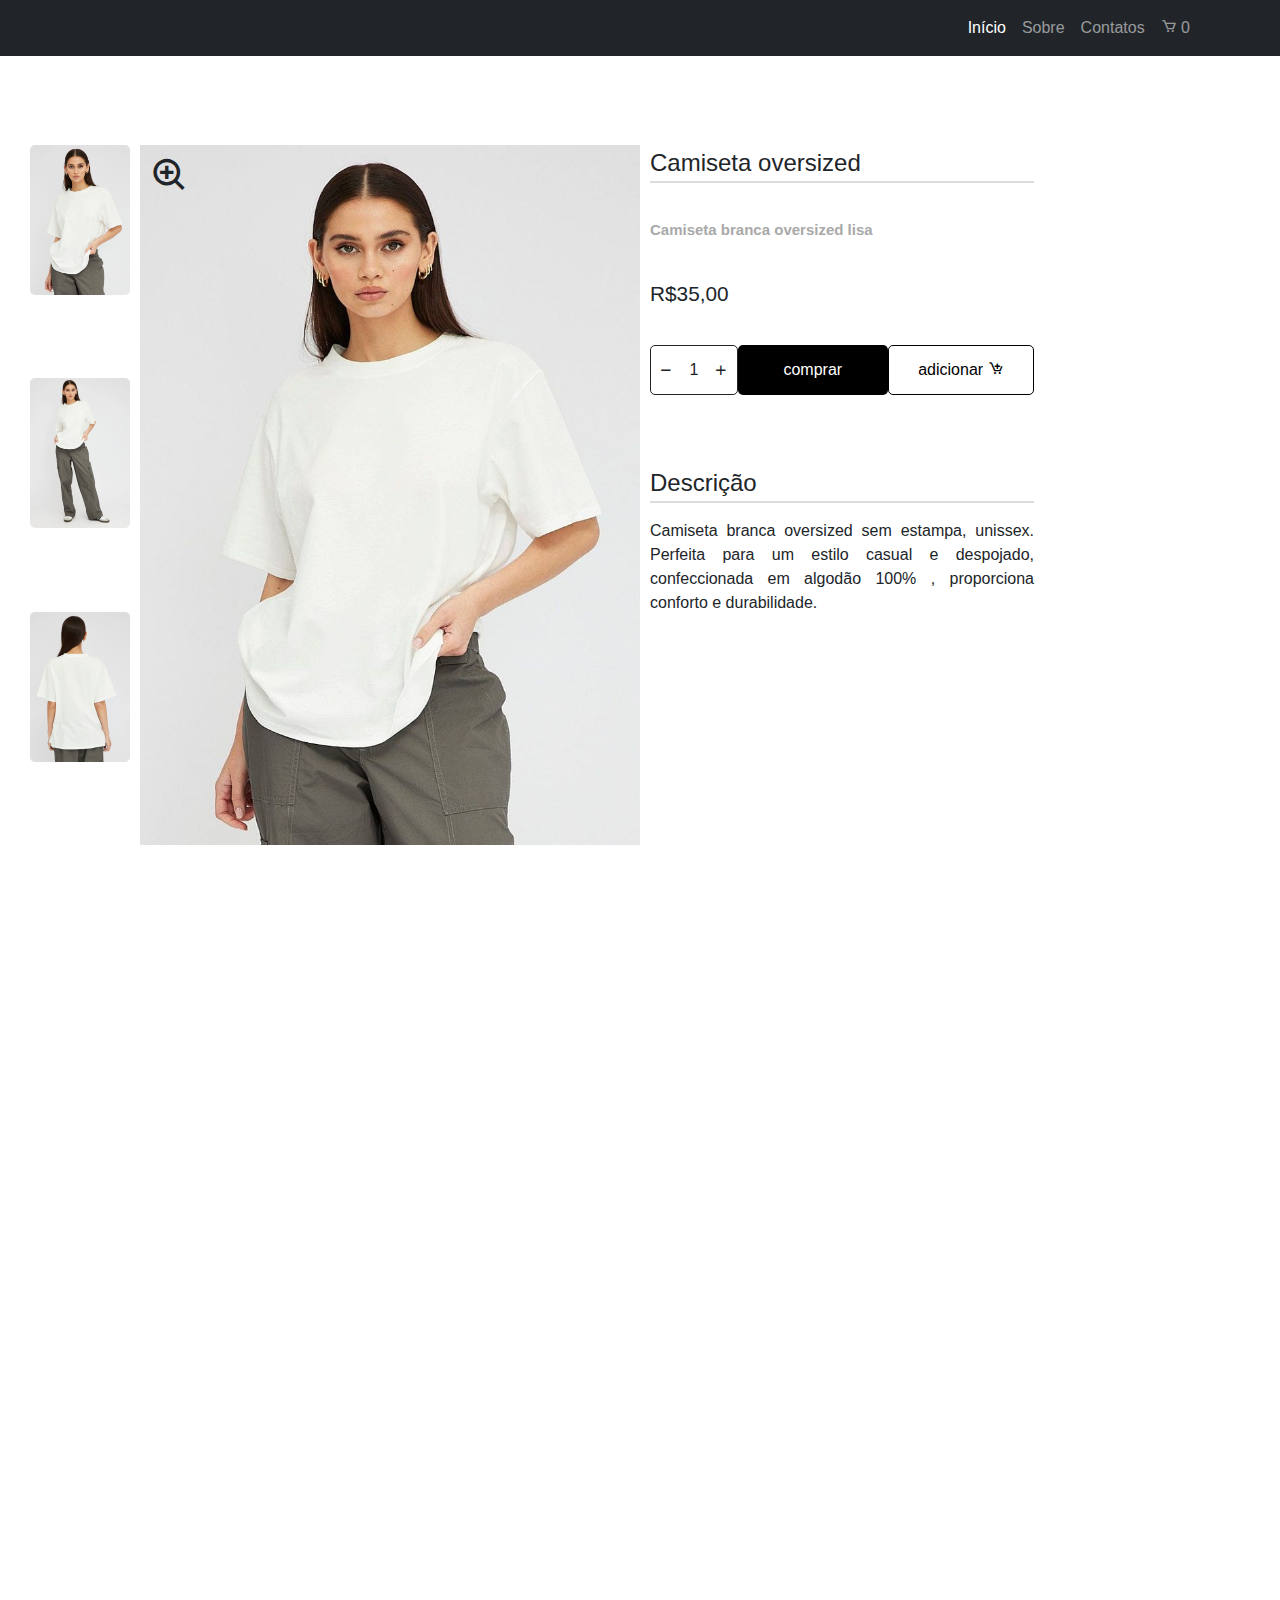
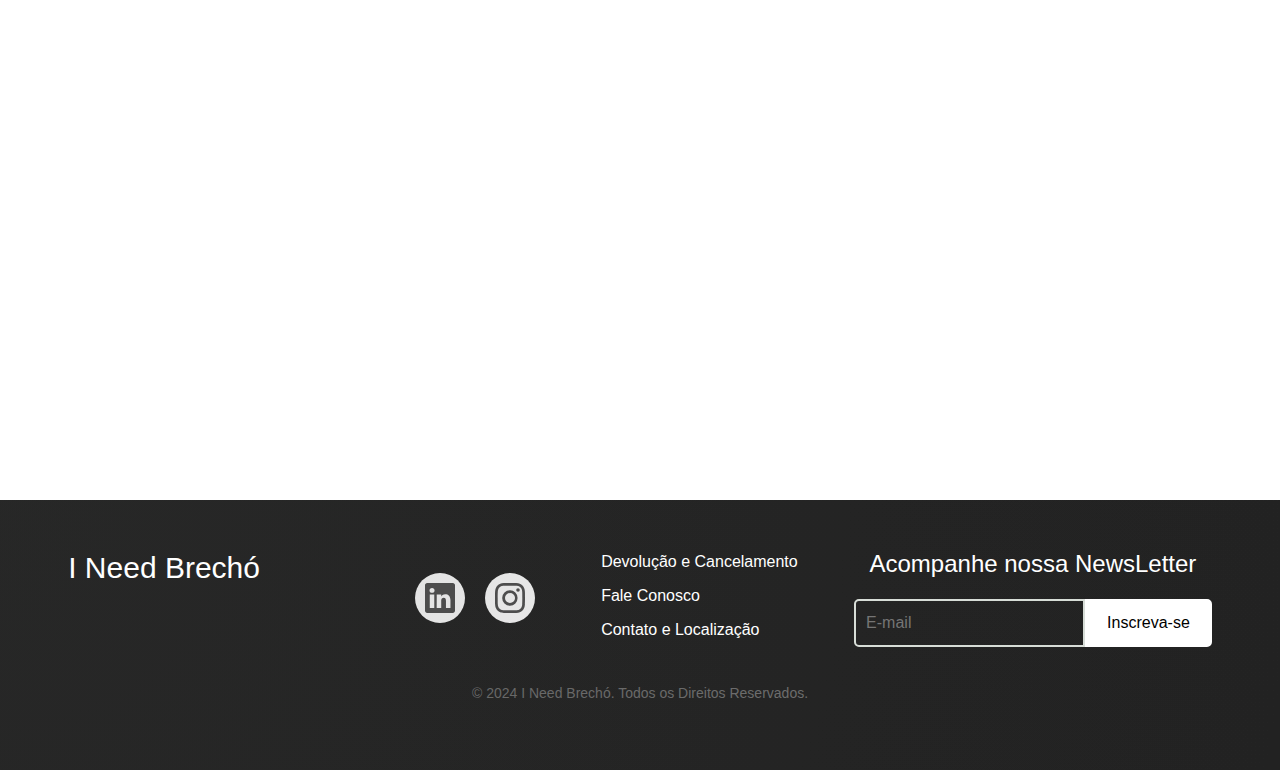
==== commit 6678cca6: "salvando" ====
--- a/teste_7/produto.html
+++ b/teste_7/produto.html
@@ -12,8 +12,6 @@
     <link rel="stylesheet" href="https://cdnjs.cloudflare.com/ajax/libs/OwlCarousel2/2.3.4/assets/owl.carousel.min.css">
 
     <link rel="stylesheet" href="style.css">
-
-
 
     <!-- BOX ICON : para icones -->
     <link href='https://unpkg.com/boxicons@2.1.4/css/boxicons.min.css' rel='stylesheet'>
@@ -32,7 +30,7 @@
 
     <header class="d-flex justify-content-center">
         <nav class="navbar navbar-expand-lg navbar-dark bg-dark fixed-top">
-            <div class="container1 justify-content-center">
+            <div class="container justify-content-center">
                 <a class="navbar-brand" href="#"><img src="./IMG/logo.png" alt=""></a>
                 <button class="navbar-toggler" type="button" data-bs-toggle="collapse" data-bs-target=".navbar-collapse"
                     aria-controls="navbarNav" aria-expanded="false" aria-label="Toggle navigation">
@@ -59,51 +57,62 @@
             </div>
         </nav>
     </header>
-    <div class="container">
+    <div class="container1">
 
 
 <!-- PRODUTO -->
-        <div class="imagens-selecionave">
+        <div id="caixa-1">
+            <div class="imagens-selecionave">
+            
+                <img src="./img/camisa-branca.jpeg"
+                    alt="" class="outra-imagem">
+            
+                <img src="./img/camisa-branca2.jpeg"
+                    alt="" class="outra-imagem">
+            
+                <img src="./img/camisa-branca3.jpeg"
+                    alt="" class="outra-imagem">
+            
+                <img src="https://images.tcdn.com.br/img/img_prod/742199/blusa_cropped_rosa_753_1_ca8b22bed6c6d9f738d615a3c308d597.jpg"
+                    alt="" class="outra-imagem">
+            
+            </div>
+            <!-- imagem pricipal do produto -->
+            <div class="zoom-imagem">
+                <img src="./img/camisa-branca.jpeg"
+                    alt="..." class="imagem-principal">
+                    <span><i class='bx bx-zoom-in'></i></span>
+                </img>
+            </div>
+        </div>
+<!-- Sobre 0 Produto -->
+        <div class="sobre-produto" id="caixa-2">
+            <p class="nome-produto">Camiseta oversized</p>
 
-            <img src="https://images.tcdn.com.br/img/img_prod/742199/blusa_cropped_rosa_753_2_81febb40d1caf27540bb6b06d4186c69.jpg"
-                alt="" class="outra-imagem">
+            <p class="sobre">Camiseta branca oversized lisa</p>
 
-            <img src="https://images.tcdn.com.br/img/img_prod/742199/blusa_cropped_rosa_753_3_efde9b0e90e449cc9324b064de1e9070.jpg"
-                alt="" class="outra-imagem">
-
-            <img src="https://images.tcdn.com.br/img/img_prod/742199/blusa_cropped_rosa_753_3_efde9b0e90e449cc9324b064de1e9070.jpg"
-                alt="" class="outra-imagem">
-
-            <img src="https://images.tcdn.com.br/img/img_prod/742199/blusa_cropped_rosa_753_1_ca8b22bed6c6d9f738d615a3c308d597.jpg"
-                alt="" class="outra-imagem">
-
-        </div>
-<!-- imagem pricipal do produto -->
-        <div class="zoom-imagem">
-            <img src="https://images.tcdn.com.br/img/img_prod/742199/blusa_cropped_rosa_753_2_81febb40d1caf27540bb6b06d4186c69.jpg"
-                alt="..." class="imagem-principal">
-            <span><i class='bx bx-zoom-in'></i></span>
-        </div>
-<!-- descrição -->
-        <div class="sobre-produto">
-            <h2>NAME</h2>
-
-            <p class="sobre">Lorem ipsum dolor sit amet consectetur adipisicing elit. Deleniti, vero.</p>
-
-<!-- a compra -->
+                <!-- a compra -->
             <p class="valor">R$35,00</p>
 
             <div class="compra">
+                <div class="aumentar-produtos">
+                    <i class='bx bx-minus' id="menos"></i> 
+                    <span class="numero-produto">1</span> 
+                    <i class='bx bx-plus' id="mais"></i></div>
                 <a href="#">
                     <button class="comprar">comprar</button>
                 </a>
                 <button class="carrinho">adicionar <i class='bx bx-cart-add'></i></button>
             </div>
+            <div class="descricao-produto">
+                <p class="descricao">Descrição</p>
+                <p>Camiseta branca oversized sem estampa, unissex. Perfeita para um estilo casual e despojado, confeccionada em algodão 100% , proporciona conforto e durabilidade. </p>
+            </div>
         </div>
     </div>
 
-
-
+    <div class="container2">
+    </div>
 <!-- footer Alice -->
     <footer>
         <div class="footer-container">
--- a/teste_7/computador.css
+++ b/teste_7/computador.css
@@ -4,16 +4,6 @@
     height: 100%;
 }
 
-.container {
-    position: relative;
-    top: 5%;
-    width: 1200px;
-    height: 900px;
-    display: flex;
-    align-items: center;
-    justify-content: center;
-    padding: 10px;
-}
 
 .outra-imagem {
     max-height: 150px;
@@ -30,12 +20,10 @@
     margin-right: 10px;
 }
 
-
-
 /* ZOOM da imagem */
 
 .zoom-imagem {
-    max-width: 500px;
+    width: 500px;
     height: 700px;
     padding: 0;
     margin: 0;
@@ -70,17 +58,6 @@
 
 /*  */
 
-.sobre-produto {
-    position: relative;
-    top: 10.5%;
-    width: 150px;
-    height: 500px;
-    margin-left: 10px;
-    display: flex;
-    flex-direction: column;
-    align-self: start;
-
-}
 
 .sobre-produto .sobre {
     margin-top: 20px;
@@ -88,22 +65,14 @@
     justify-self: baseline;
 }
 
-.valor{
+.valor {
     font-size: 1.3rem;
-    text-align: center;
+
     position: relative;
     top: 20px;
 }
-.compra {
-    display: flex;
-    flex-direction: column;
-    align-items: center;
-    justify-content: space-between;
-    margin-top: 40px;
-}
 
-
-button{
+/* button {
     width: 75px;
     background-color: black;
     border: 0px solid;
@@ -111,27 +80,117 @@
     margin: 0;
     font-size: 1.5rem;
     cursor: pointer;
+} */
+
+.compra {
+    display: flex;
+    align-items: center;
+    justify-content: space-around;
+    margin-top: 40px;
 }
 
-.comprar{
+.aumentar-produtos {
+    width: 90px;
+    height: 50px;
+    background-color: white;
+    border: 1px solid;
+    border-radius: 5px;
+    display: flex;
+    align-items: center;
+    justify-content: space-around;
+}
+
+#menos, #mais{
+    cursor: pointer;
+    height: 100%;
+    display: flex;
+    align-items: center;
+}
+
+.comprar {
+    background-color: black;
     width: 150px;
     height: 50px;
-    margin-bottom: 10px;
     color: white;
 }
-.carrinho{
+
+.carrinho {
     width: 150px;
     height: 50px;
     background-color: transparent;
     border: 1px solid;
 }
 
-.rosa{
-    color: pink;
-}
-
-.sobre{
+.sobre {
     font-weight: bold;
     text-align: left;
     color: darkgray;
+}
+
+.container1 {
+    position: relative;
+    top: 5%;
+    width: 100%;
+    height: 900px;
+    display: flex;
+    align-items: center;
+}
+
+#caixa-1 {
+    display: flex;
+    justify-content: end;
+    width: 50%;
+}
+
+.nome-produto {
+    font-size: 1.5rem;
+}
+
+
+#caixa-2 {
+    width: 30%;
+    height: 700px;
+}
+
+.sobre-produto {
+    position: relative;
+    height: 75%;
+    width: 150px;
+    margin-left: 10px;
+    display: flex;
+    flex-direction: column;
+
+}
+
+.nome-produto {
+    border-bottom: 2px #ddd solid;
+}
+
+.container2 {
+    width: 100%;
+    height: 300px;
+    display: flex;
+    justify-content: center;
+
+}
+
+/* descrição do produto */
+
+.descricao-produto {
+    position: relative;
+    top: 10%;
+    width: 100%;
+    display: flex;
+    flex-direction: column;
+    align-items: center;
+}
+
+.descricao-produto p {
+    text-align: justify;
+}
+
+.descricao {
+    font-size: 1.5rem;
+    width: 100%;
+    border-bottom: 2px #ddd solid;
 }--- a/teste_7/celular.css
+++ b/teste_7/celular.css
@@ -1,13 +1,13 @@
 html,
 body {
-    max-width: 450px;
+    width: 100%;
     height: 100%;
 }
 
-.container {
+.container1 {
     position: relative;
     top: 0;
-    max-width: 375px;
+    width: 100%;
     height: 1300px;
     flex-direction: column;
     display: flex;
@@ -15,13 +15,16 @@
 
 }
 
-h2{
+h2 {
+    width: 100%;
     margin-top: 10px;
+    margin-bottom: 10px;
+    text-align: center;
 }
+
 .imagem-principal {
     order: -1;
     justify-self: baseline;
-    justify-self: center;
 }
 
 .imagens-selecionave {
@@ -33,7 +36,6 @@
     margin: 0;
     margin-top: 10px;
 }
-
 
 .outra-imagem {
     width: 65px;
@@ -50,15 +52,12 @@
 }
 
 .zoom-imagem span {
-    top: 15%;
+    top: 24%;
     display: flex;
     justify-content: center;
     align-items: center;
 }
 
-h2 {
-    margin-bottom: 10px;
-}
 
 .sobre {
     margin-bottom: 20px;
@@ -71,45 +70,55 @@
     letter-spacing: 5px;
 }
 
-.compra {
-    justify-self: end;
-}
-
 .sobre-produto {
-    width: 350px;
+    width: 200px;
     height: 200px;
     display: flex;
     flex-direction: column;
+    margin: 0;
 }
 
 .sobre {
+    width: 90%;
     font-size: 15px;
     text-align: justify;
-    justify-self: baseline;
+    align-self: center;
 }
 
 .compra {
+    width: 100%;
     display: flex;
+    flex-direction: column;
     justify-content: space-between;
 }
 
-
-
-.comprar{
-    width: 350px;
+.comprar {
+    width: 300px;
     height: 50px;
     margin-bottom: 10px;
     color: white;
 }
-.carrinho{
-    width: 350px;
+
+.carrinho {
+    width: 300px;
     height: 50px;
     background-color: transparent;
 }
 
+/* caixas , container, conjustos ,etc */
 
+#caixa-1 {
+    width: 100%;
+    display: flex;
+    flex-direction: column;
+    align-items: center;
+}
 
-footer{
-    position: relative;
-    top: 100%;
+#caixa-2 {
+    width: 100%;
+}
+
+.descricao-produto {
+    width: 80%;
+    background-color: darkgray;
 }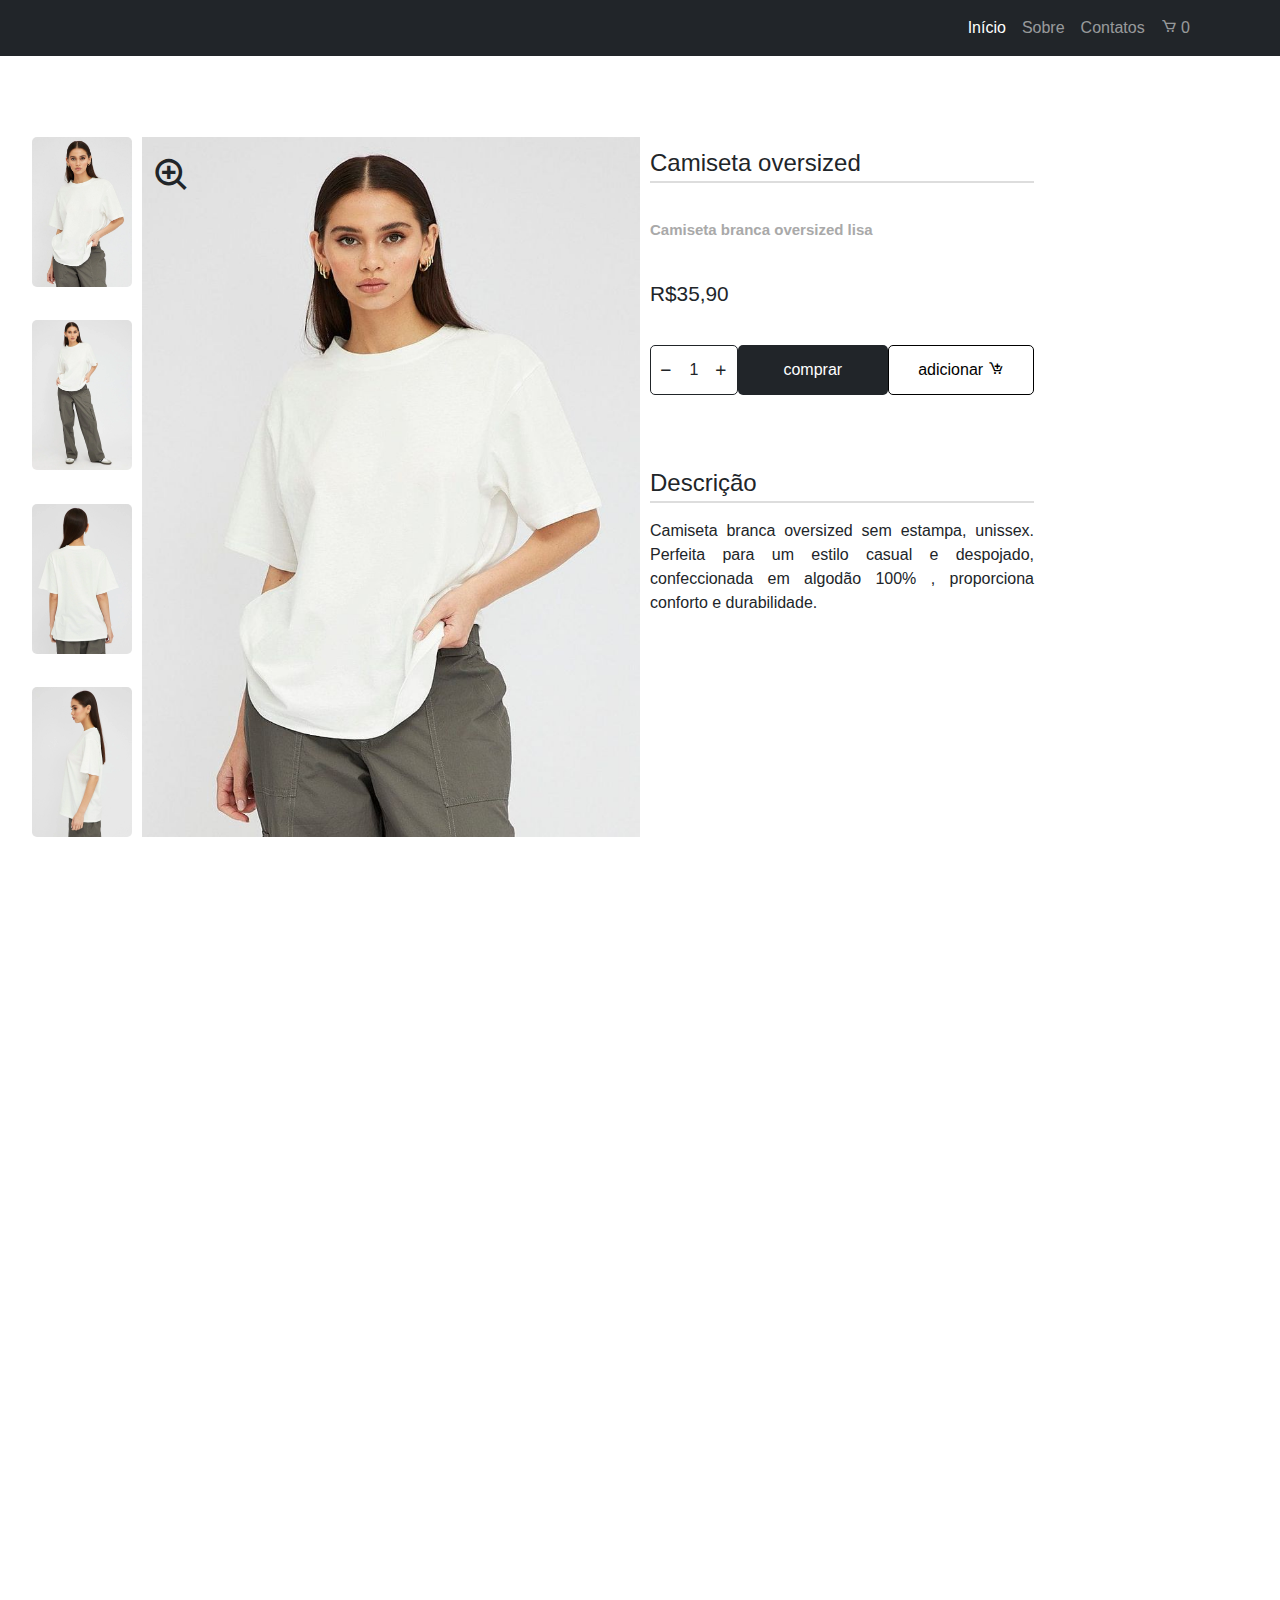
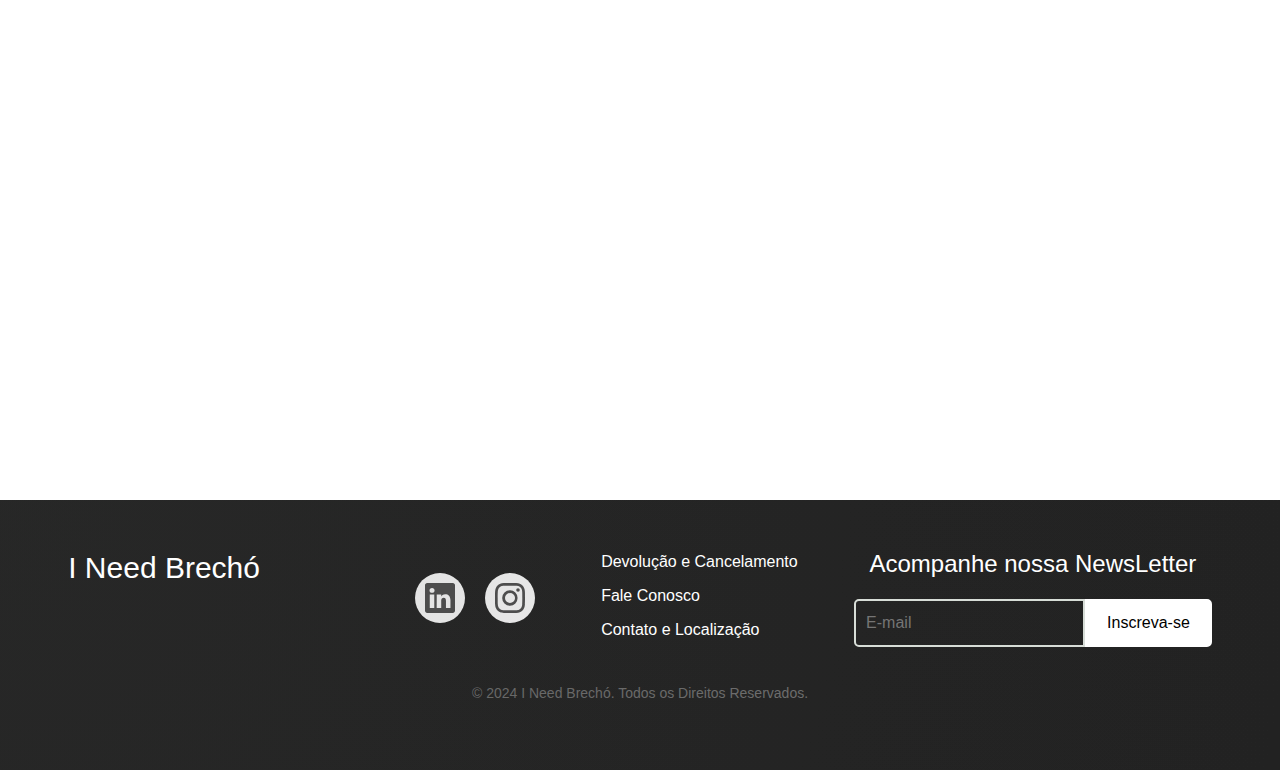
==== commit ad93bf1d: "salvando" ====
--- a/teste_7/produto.html
+++ b/teste_7/produto.html
@@ -62,21 +62,21 @@
 
 <!-- PRODUTO -->
         <div id="caixa-1">
-            <div class="imagens-selecionave">
+            <ul class="imagens-selecionavel">
+                <li>
+                    <img src="./img/camisa-branca.jpeg" alt="..." class="outra-imagem">
+                </li>
+                <li>
+                    <img src="./img/camisa-branca2.jpeg" alt="..." class="outra-imagem">
+                </li>
+                <li>
+                    <img src="./img/camisa-branca3.jpeg" alt="..." class="outra-imagem">
+                </li>
+                <li>
+                    <img src="./img/camisa-branca4.jpeg" alt="..." class="outra-imagem">
+                </li>
             
-                <img src="./img/camisa-branca.jpeg"
-                    alt="" class="outra-imagem">
-            
-                <img src="./img/camisa-branca2.jpeg"
-                    alt="" class="outra-imagem">
-            
-                <img src="./img/camisa-branca3.jpeg"
-                    alt="" class="outra-imagem">
-            
-                <img src="https://images.tcdn.com.br/img/img_prod/742199/blusa_cropped_rosa_753_1_ca8b22bed6c6d9f738d615a3c308d597.jpg"
-                    alt="" class="outra-imagem">
-            
-            </div>
+            </ul>
             <!-- imagem pricipal do produto -->
             <div class="zoom-imagem">
                 <img src="./img/camisa-branca.jpeg"
@@ -85,14 +85,14 @@
                 </img>
             </div>
         </div>
-<!-- Sobre 0 Produto -->
+<!-- Sobre O Produto -->
         <div class="sobre-produto" id="caixa-2">
             <p class="nome-produto">Camiseta oversized</p>
 
             <p class="sobre">Camiseta branca oversized lisa</p>
 
                 <!-- a compra -->
-            <p class="valor">R$35,00</p>
+            <p class="valor">R$35,90</p>
 
             <div class="compra">
                 <div class="aumentar-produtos">
@@ -175,8 +175,7 @@
         </div>
     </footer>
 
-    <script src="produto.js"></script>
-    <script src="produto-celular.js"></script>
+    <script src="produto.js" type="text/javascript"></script>
 
 <!-- JS da Alice -->
     <script src="carrinho.js"></script>
--- a/teste_7/ambos.css
+++ b/teste_7/ambos.css
@@ -3,4 +3,5 @@
     padding: 0;
     box-sizing: border-box;
     font-family: Arial, Helvetica, sans-serif;
+    list-style: none;
 }
--- a/teste_7/computador.css
+++ b/teste_7/computador.css
@@ -12,13 +12,20 @@
     cursor: pointer;
 }
 
-.imagens-selecionave {
+.imagens-selecionavel {
     display: flex;
     flex-direction: column;
     justify-content: space-between;
     height: 700px;
     margin-right: 10px;
 }
+
+.imagens-selecionavel li:active{
+    border: 1px black solid;
+    border-radius: 5px;
+    padding: 1px;
+}
+
 
 /* ZOOM da imagem */
 
@@ -44,6 +51,10 @@
     top: 12%;
     margin-left: 10px;
     border-radius: 10px;
+}
+
+.zoom-imagem span:hover{
+    display: none;
 }
 
 .imagem-principal {
@@ -72,15 +83,6 @@
     top: 20px;
 }
 
-/* button {
-    width: 75px;
-    background-color: black;
-    border: 0px solid;
-    border-radius: 5px;
-    margin: 0;
-    font-size: 1.5rem;
-    cursor: pointer;
-} */
 
 .compra {
     display: flex;
@@ -108,7 +110,7 @@
 }
 
 .comprar {
-    background-color: black;
+    background-color: #212529;
     width: 150px;
     height: 50px;
     color: white;
--- a/teste_7/celular.css
+++ b/teste_7/celular.css
@@ -27,14 +27,15 @@
     justify-self: baseline;
 }
 
-.imagens-selecionave {
+.imagens-selecionavel {
     display: flex;
-    flex-direction: row;
+    flex-wrap: wrap;
     align-items: center;
     height: 100px;
     width: 350px;
     margin: 0;
     margin-top: 10px;
+    padding: 0;
 }
 
 .outra-imagem {
@@ -109,13 +110,21 @@
 
 #caixa-1 {
     width: 100%;
+    position: relative;
+    top: 10%;
     display: flex;
     flex-direction: column;
     align-items: center;
 }
 
+ul{
+    display: flex;
+}
+
 #caixa-2 {
     width: 100%;
+    position: relative;
+    top: 10%;
 }
 
 .descricao-produto {
